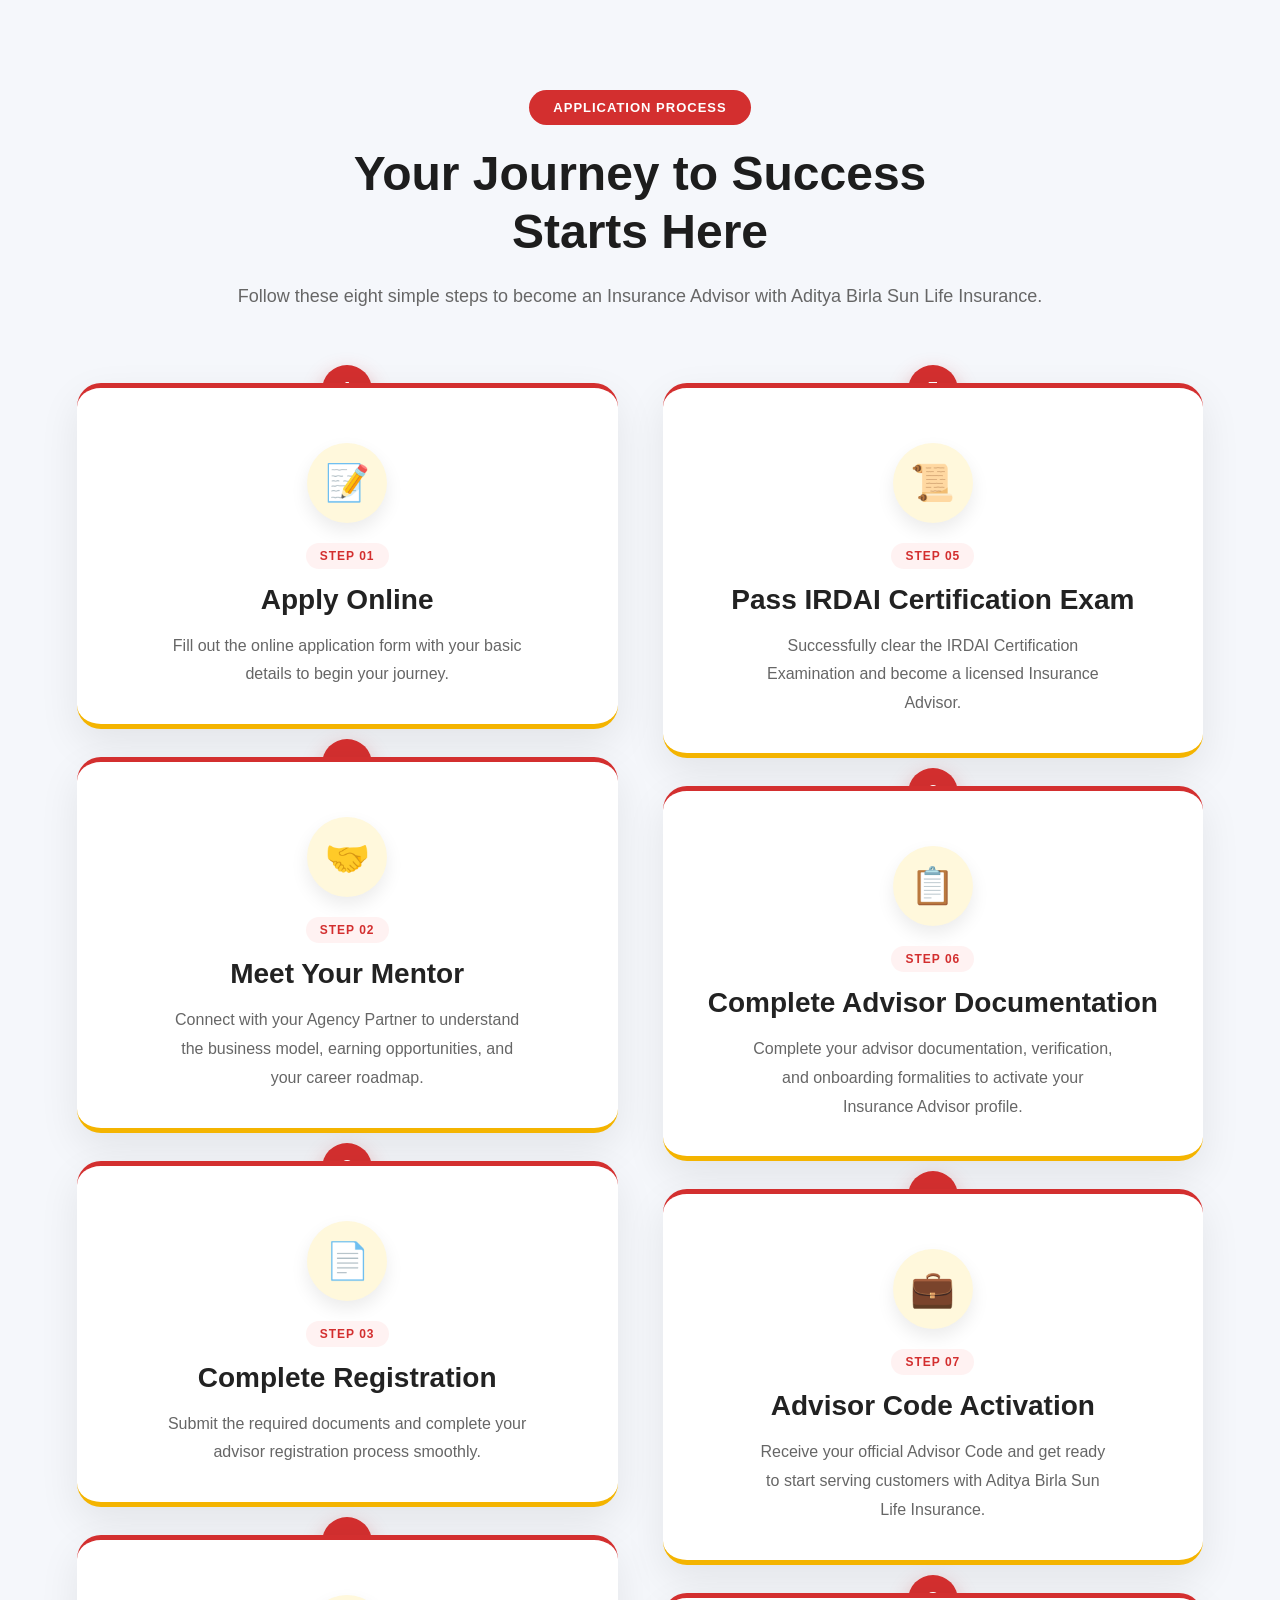
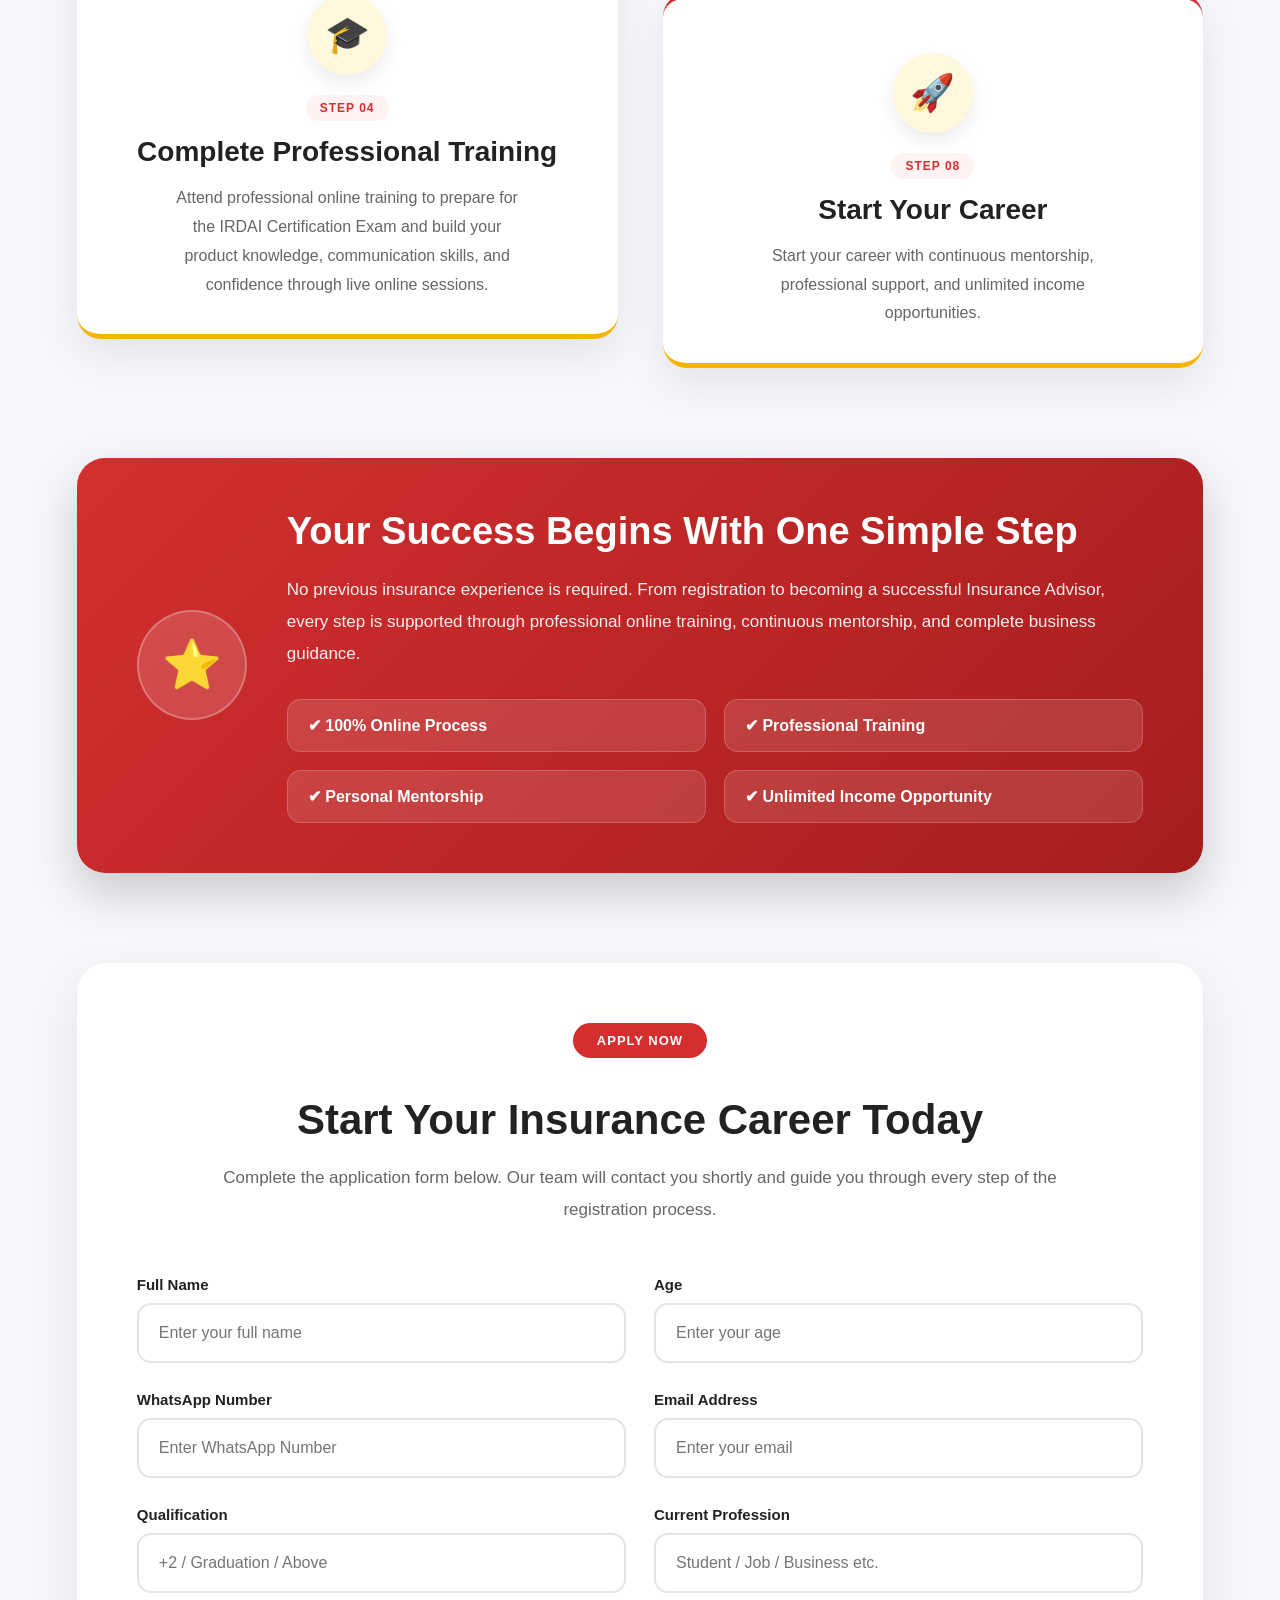
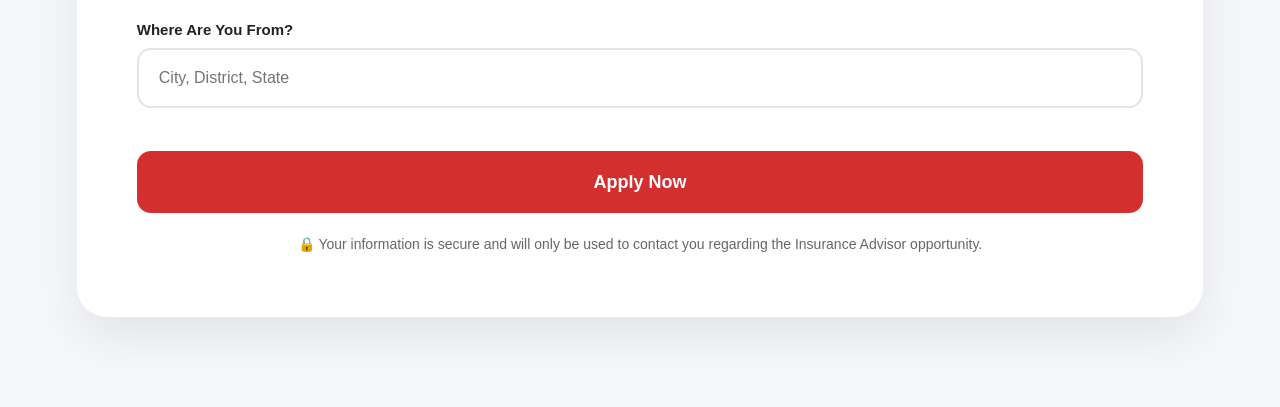
==== journey.html @ b103c342 "Update journey.html" ====
<!DOCTYPE html>
<html lang="en">

<head>

    <meta charset="UTF-8">

    <meta name="viewport" content="width=device-width, initial-scale=1.0">

    <title>Career Journey</title>

    <style>

       /*=========================================
      CAREER JOURNEY - PHASE 1
      Global + Timeline Layout
==========================================*/

/*========== RESET ==========*/

*{
    margin:0;
    padding:0;
    box-sizing:border-box;
}

body{
    font-family:Arial, Helvetica, sans-serif;
    background:#f5f7fb;
    color:#222;
}

/*========== SECTION ==========*/

.career-journey{
    width:100%;
    padding:90px 6%;
    background:#f5f7fb;
}

.career-container{
    max-width:1400px;
    margin:0 auto;
}

/*========== HEADING ==========*/

.career-heading{
    text-align:center;
    max-width:850px;
    margin:0 auto 70px;
}

.career-tag{
    display:inline-block;
    padding:10px 24px;
    background:#d32f2f;
    color:#fff;
    font-size:13px;
    font-weight:700;
    letter-spacing:1px;
    border-radius:40px;
    margin-bottom:20px;
}

.career-heading h2{
    font-size:48px;
    line-height:1.2;
    margin-bottom:20px;
    color:#1d1d1d;
}

.career-heading p{
    font-size:18px;
    line-height:1.8;
    color:#666;
}

/*========== GRID ==========*/

.career-grid{
    display:grid;
    grid-template-columns:1fr 1fr;
    gap:45px;
    margin-top:60px;
}

.career-column{
    display:flex;
    flex-direction:column;
    gap:28px;
}

/*========== STEP ==========*/

.career-step{
    position:relative;
}

/*========== CARD ==========*/

.career-card{

    position:relative;

    background:#ffffff;

    border-radius:24px;

    padding:35px;

    text-align:center;

    border-top:5px solid #d32f2f;

    border-bottom:5px solid #f4b400;

    box-shadow:0 15px 40px rgba(0,0,0,.08);

    transition:.35s;

    min-height:270px;

}

.career-card:hover{

    transform:translateY(-8px);

    box-shadow:0 25px 55px rgba(0,0,0,.12);

}

/*========== STEP NUMBER ==========*/

.career-badge{

    position:absolute;

    top:-18px;

    left:50%;

    transform:translateX(-50%);

    width:50px;

    height:50px;

    border-radius:50%;

    background:#d32f2f;

    color:#fff;

    display:flex;

    align-items:center;

    justify-content:center;

    font-size:20px;

    font-weight:bold;

    box-shadow:0 8px 20px rgba(211,47,47,.35);

}

/*========== ICON ==========*/

.career-icon{

    width:80px;

    height:80px;

    margin:20px auto;

    border-radius:50%;

    background:#fff8dc;

    display:flex;

    align-items:center;

    justify-content:center;

    font-size:36px;

    box-shadow:0 8px 18px rgba(0,0,0,.08);

    transition:.35s;

}

.career-card:hover .career-icon{

    transform:scale(1.08);

}

/*========== CONTENT ==========*/

.career-body{

    width:100%;

}

.step-tag{

    display:inline-block;

    padding:6px 14px;

    background:#fff2f2;

    color:#d32f2f;

    border-radius:30px;

    font-size:12px;

    font-weight:700;

    letter-spacing:1px;

    margin-bottom:15px;

}

.career-body h3{

    font-size:28px;

    margin-bottom:16px;

    color:#222;

}

.career-body p{

    max-width:360px;

    margin:0 auto;

    font-size:16px;

    line-height:1.8;

    color:#666;

}
      /*=========================================
      CAREER JOURNEY - PHASE 2
      SUCCESS BANNER
==========================================*/

.career-success{

    margin-top:90px;

    background:linear-gradient(135deg,#d32f2f,#a61d1d);

    border-radius:28px;

    padding:50px 60px;

    display:flex;

    align-items:center;

    gap:40px;

    color:#fff;

    box-shadow:0 20px 45px rgba(0,0,0,.18);

}

.career-success-icon{

    width:110px;

    height:110px;

    min-width:110px;

    border-radius:50%;

    background:rgba(255,255,255,.15);

    border:2px solid rgba(255,255,255,.25);

    display:flex;

    align-items:center;

    justify-content:center;

    font-size:48px;

    backdrop-filter:blur(8px);

}

.career-success-content{

    flex:1;

}

.career-success-content h2{

    font-size:38px;

    line-height:1.25;

    margin-bottom:18px;

    color:#fff;

}

.career-success-content p{

    font-size:17px;

    line-height:1.9;

    color:rgba(255,255,255,.92);

    margin-bottom:28px;

    max-width:900px;

}

.career-success-points{

    display:grid;

    grid-template-columns:repeat(2,1fr);

    gap:18px;

}

.career-success-points div{

    background:rgba(255,255,255,.12);

    border:1px solid rgba(255,255,255,.18);

    border-radius:14px;

    padding:16px 20px;

    font-size:16px;

    font-weight:600;

    transition:.35s;

}

.career-success-points div:hover{

    background:rgba(255,255,255,.20);

    transform:translateY(-4px);

}
      /*=========================================
      CAREER JOURNEY - PHASE 3
      APPLICATION FORM
==========================================*/

.career-form-section{

    margin-top:90px;

}

.career-form-card{

    background:#ffffff;

    border-radius:30px;

    padding:60px;

    box-shadow:0 20px 50px rgba(0,0,0,.08);

}

.career-form-header{

    text-align:center;

    max-width:850px;

    margin:0 auto 50px;

}

.career-form-header h2{

    font-size:42px;

    color:#222;

    margin:18px 0;

}

.career-form-header p{

    font-size:17px;

    color:#666;

    line-height:1.9;

}

.career-form{

    width:100%;

}

.form-row{

    display:grid;

    grid-template-columns:repeat(2,1fr);

    gap:28px;

    margin-bottom:28px;

}

.form-group{

    display:flex;

    flex-direction:column;

}

.form-group.full-width{

    grid-column:1 / -1;

}

.form-group label{

    font-size:15px;

    font-weight:700;

    color:#222;

    margin-bottom:10px;

}

.form-group input{

    width:100%;

    height:60px;

    border:2px solid #e5e5e5;

    border-radius:14px;

    padding:0 20px;

    font-size:16px;

    outline:none;

    transition:.35s;

}

.form-group input:focus{

    border-color:#d32f2f;

    box-shadow:0 0 0 4px rgba(211,47,47,.10);

}

.career-submit-btn{

    width:100%;

    height:62px;

    margin-top:15px;

    border:none;

    border-radius:14px;

    background:#d32f2f;

    color:#fff;

    font-size:18px;

    font-weight:700;

    cursor:pointer;

    transition:.35s;

}

.career-submit-btn:hover{

    background:#b71c1c;

    transform:translateY(-3px);

}

.career-note{

    text-align:center;

    margin-top:20px;

    font-size:14px;

    color:#666;

    line-height:1.7;

}
      /*=========================================
      CAREER JOURNEY - PHASE 4
      RESPONSIVE & FINAL POLISH
==========================================*/

/*========== SMOOTH SCROLL ==========*/

html{
    scroll-behavior:smooth;
}

/*========== CARD ANIMATION ==========*/

.career-card,
.career-success,
.career-form-card{
    transition:all .35s ease;
}

.career-card:hover,
.career-success:hover,
.career-form-card:hover{
    transform:translateY(-6px);
}

/*========== TABLET ==========*/

@media (max-width:1024px){

    .career-heading h2{
        font-size:40px;
    }

    .career-grid{
        grid-template-columns:1fr;
        gap:35px;
    }

    .career-success{
        flex-direction:column;
        text-align:center;
        padding:45px 35px;
    }

    .career-success-content{
        width:100%;
    }

    .career-success-points{
        grid-template-columns:1fr 1fr;
    }

    .career-form-card{
        padding:45px 35px;
    }

}

/*========== MOBILE ==========*/

@media (max-width:768px){

    .career-journey{
        padding:70px 20px;
    }

    .career-heading{
        margin-bottom:50px;
    }

    .career-heading h2{
        font-size:32px;
    }

    .career-heading p{
        font-size:16px;
    }

    .career-grid{
        gap:25px;
    }

    .career-card{
        min-height:auto;
        padding:30px 22px;
    }

    .career-icon{
        width:70px;
        height:70px;
        font-size:30px;
    }

    .career-body h3{
        font-size:24px;
    }

    .career-body p{
        font-size:15px;
    }

    .career-success{
        padding:35px 25px;
        gap:25px;
    }

    .career-success-icon{
        width:90px;
        height:90px;
        min-width:90px;
        font-size:40px;
    }

    .career-success-content h2{
        font-size:28px;
    }

    .career-success-content p{
        font-size:15px;
    }

    .career-success-points{
        grid-template-columns:1fr;
    }

    .career-form-header h2{
        font-size:32px;
    }

    .career-form-header p{
        font-size:15px;
    }

    .career-form-card{
        padding:35px 22px;
    }

    .form-row{
        grid-template-columns:1fr;
        gap:20px;
    }

    .career-submit-btn{
        height:58px;
        font-size:17px;
    }

}

/*========== SMALL MOBILE ==========*/

@media (max-width:480px){

    .career-tag{
        font-size:11px;
        padding:8px 18px;
    }

    .career-heading h2{
        font-size:28px;
    }

    .career-card{
        padding:28px 18px;
    }

    .career-body h3{
        font-size:22px;
    }

    .career-success{
        border-radius:22px;
    }

    .career-form-card{
        border-radius:22px;
    }

}

    </style>

</head>

<body>

  <!--====================================
        CAREER JOURNEY SECTION
=====================================-->

<section class="career-journey">

    <div class="career-container">

        <!--========================
              SECTION HEADING
        =========================-->

        <div class="career-heading">

            <span class="career-tag">
                APPLICATION PROCESS
            </span>

            <h2>
                Your Journey to Success
                <br>
                Starts Here
            </h2>

            <p>
                Follow these eight simple steps to become an
                Insurance Advisor with Aditya Birla Sun Life Insurance.
            </p>

        </div>

        <!--========================
              TWO COLUMN GRID
        =========================-->

        <div class="career-grid">

            <!-- LEFT COLUMN -->

            <div class="career-column">
              <!-- STEP 1 -->

<div class="career-step">

    <div class="career-badge">1</div>

    <div class="career-card">

        <div class="career-icon">📝</div>

        <div class="career-body">

            <span class="step-tag">STEP 01</span>

            <h3>Apply Online</h3>

            <p>
                Fill out the online application form with your basic details to begin your journey.
            </p>

        </div>

    </div>

</div>

<!-- STEP 2 -->

<div class="career-step">

    <div class="career-badge">2</div>

    <div class="career-card">

        <div class="career-icon">🤝</div>

        <div class="career-body">

            <span class="step-tag">STEP 02</span>

            <h3>Meet Your Mentor</h3>

            <p>
                Connect with your Agency Partner to understand the business model, earning opportunities, and your career roadmap.
            </p>

        </div>

    </div>

</div>

<!-- STEP 3 -->

<div class="career-step">

    <div class="career-badge">3</div>

    <div class="career-card">

        <div class="career-icon">📄</div>

        <div class="career-body">

            <span class="step-tag">STEP 03</span>

            <h3>Complete Registration</h3>

            <p>
                Submit the required documents and complete your advisor registration process smoothly.
            </p>

        </div>

    </div>

</div>

<!-- STEP 4 -->

<div class="career-step">

    <div class="career-badge">4</div>

    <div class="career-card">

        <div class="career-icon">🎓</div>

        <div class="career-body">

            <span class="step-tag">STEP 04</span>

            <h3>Complete Professional Training</h3>

            <p>
                Attend professional online training to prepare for the IRDAI Certification Exam and build your product knowledge, communication skills, and confidence through live online sessions.
            </p>

        </div>

    </div>

</div>

</div>

<!-- RIGHT COLUMN -->

<div class="career-column">
  <!-- STEP 5 -->

<div class="career-step">

    <div class="career-badge">5</div>

    <div class="career-card">

        <div class="career-icon">📜</div>

        <div class="career-body">

            <span class="step-tag">STEP 05</span>

            <h3>Pass IRDAI Certification Exam</h3>

            <p>
                Successfully clear the IRDAI Certification Examination and become a licensed Insurance Advisor.
            </p>

        </div>

    </div>

</div>

<!-- STEP 6 -->

<div class="career-step">

    <div class="career-badge">6</div>

    <div class="career-card">

        <div class="career-icon">📋</div>

        <div class="career-body">

            <span class="step-tag">STEP 06</span>

            <h3>Complete Advisor Documentation</h3>

            <p>
                Complete your advisor documentation, verification, and onboarding formalities to activate your Insurance Advisor profile.
            </p>

        </div>

    </div>

</div>

<!-- STEP 7 -->

<div class="career-step">

    <div class="career-badge">7</div>

    <div class="career-card">

        <div class="career-icon">💼</div>

        <div class="career-body">

            <span class="step-tag">STEP 07</span>

            <h3>Advisor Code Activation</h3>

            <p>
                Receive your official Advisor Code and get ready to start serving customers with Aditya Birla Sun Life Insurance.
            </p>

        </div>

    </div>

</div>

<!-- STEP 8 -->

<div class="career-step">

    <div class="career-badge">8</div>

    <div class="career-card">

        <div class="career-icon">🚀</div>

        <div class="career-body">

            <span class="step-tag">STEP 08</span>

            <h3>Start Your Career</h3>

            <p>
                Start your career with continuous mentorship, professional support, and unlimited income opportunities.
            </p>

        </div>

    </div>

</div>

</div>

<!-- END RIGHT COLUMN -->

</div>

<!-- END CAREER GRID -->
      <!--====================================
        SUCCESS BANNER
=====================================-->

<div class="career-success">

    <div class="career-success-icon">
        ⭐
    </div>

    <div class="career-success-content">

        <h2>
            Your Success Begins With One Simple Step
        </h2>

        <p>
            No previous insurance experience is required. From registration to becoming a successful Insurance Advisor, every step is supported through professional online training, continuous mentorship, and complete business guidance.
        </p>

        <div class="career-success-points">

            <div>✔ 100% Online Process</div>

            <div>✔ Professional Training</div>

            <div>✔ Personal Mentorship</div>

            <div>✔ Unlimited Income Opportunity</div>

        </div>

    </div>

</div>
      <!--====================================
        APPLICATION FORM
=====================================-->

<div class="career-form-section">

    <div class="career-form-card">

        <div class="career-form-header">

            <span class="career-tag">
                APPLY NOW
            </span>

            <h2>
                Start Your Insurance Career Today
            </h2>

            <p>
                Complete the application form below. Our team will contact you shortly and guide you through every step of the registration process.
            </p>

        </div>

        <form class="career-form">

            <div class="form-row">

                <div class="form-group">
                    <label>Full Name</label>
                    <input type="text" placeholder="Enter your full name" required>
                </div>

                <div class="form-group">
                    <label>Age</label>
                    <input type="number" placeholder="Enter your age" required>
                </div>

            </div>

            <div class="form-row">

                <div class="form-group">
                    <label>WhatsApp Number</label>
                    <input type="tel" placeholder="Enter WhatsApp Number" required>
                </div>

                <div class="form-group">
                    <label>Email Address</label>
                    <input type="email" placeholder="Enter your email" required>
                </div>

            </div>

            <div class="form-row">

                <div class="form-group">
                    <label>Qualification</label>
                    <input type="text" placeholder="+2 / Graduation / Above" required>
                </div>

                <div class="form-group">
                    <label>Current Profession</label>
                    <input type="text" placeholder="Student / Job / Business etc." required>
                </div>

            </div>

            <div class="form-row">

                <div class="form-group full-width">
                    <label>Where Are You From?</label>
                    <input type="text" placeholder="City, District, State" required>
                </div>

            </div>

            <button type="submit" class="career-submit-btn">
                Apply Now
            </button>

            <p class="career-note">
                🔒 Your information is secure and will only be used to contact you regarding the Insurance Advisor opportunity.
            </p>

        </form>

    </div>

</div>

</div>

</section>
 
 </body>

</html>
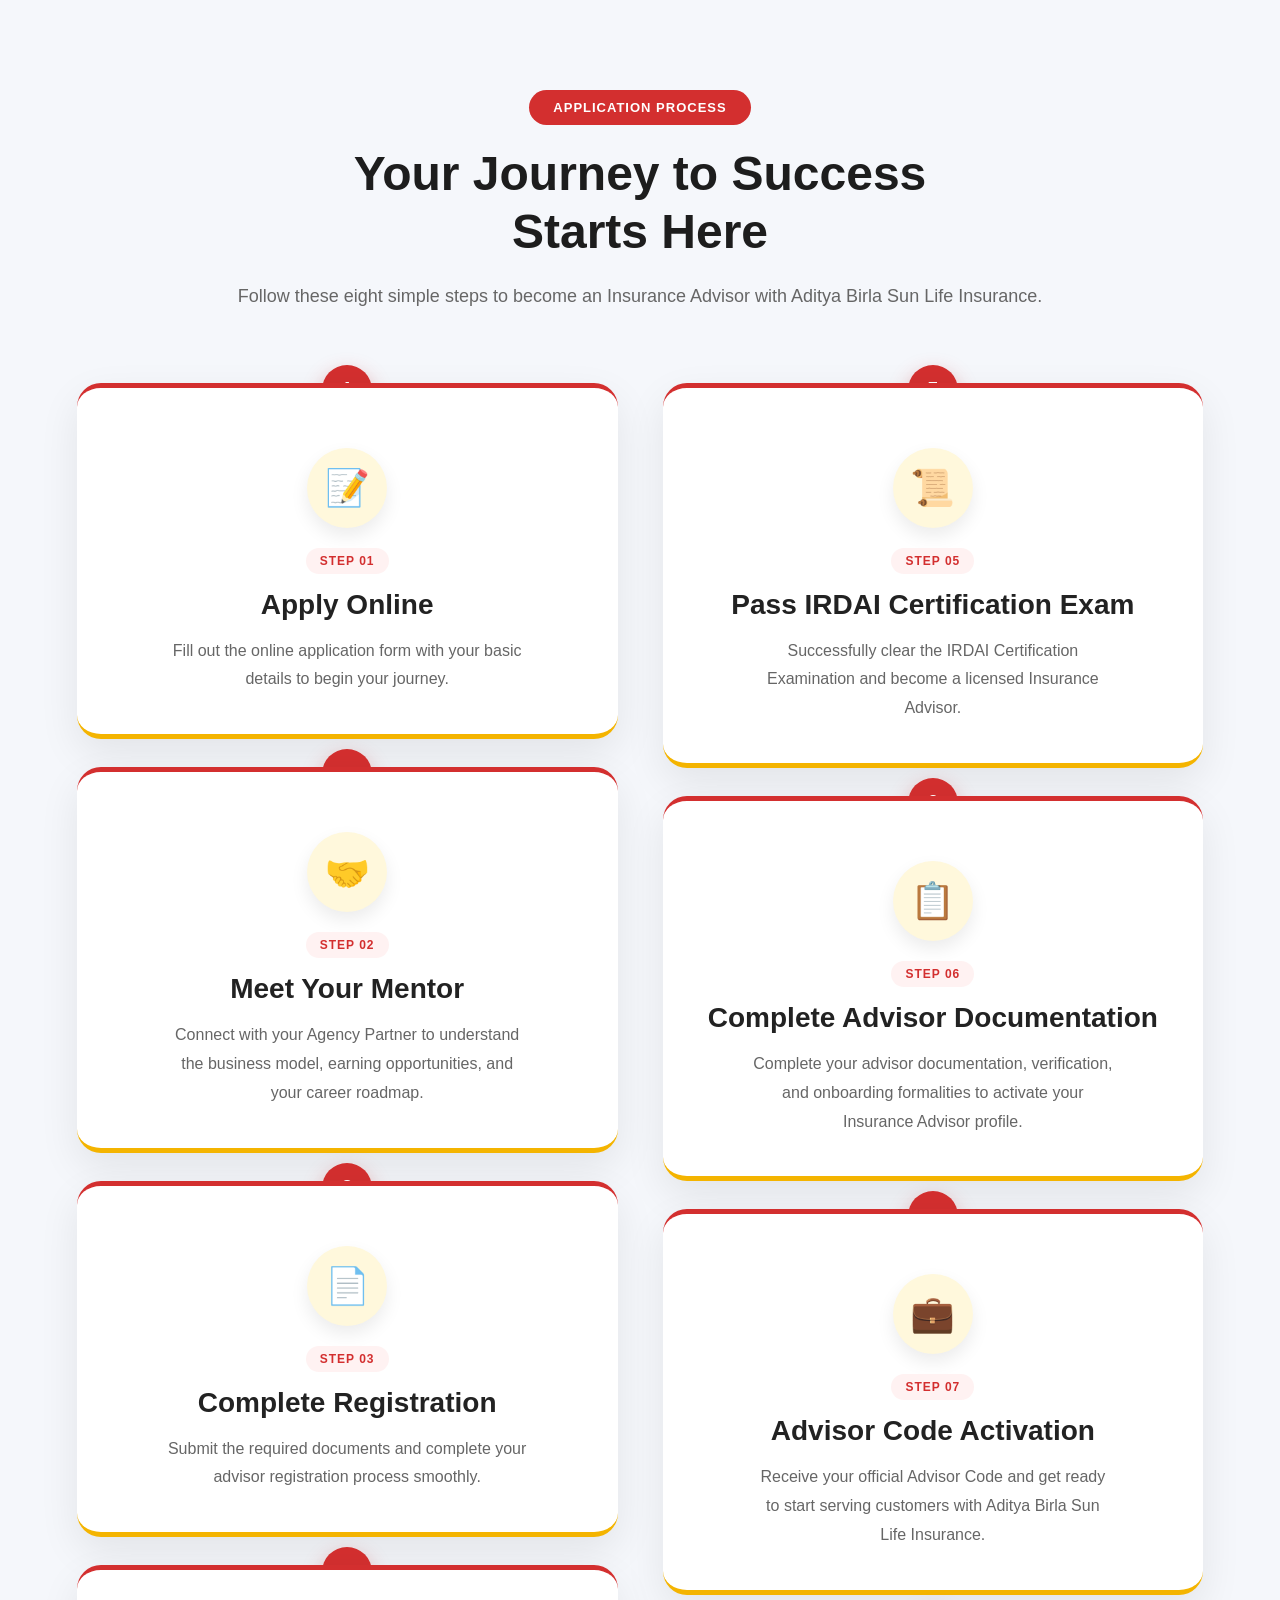
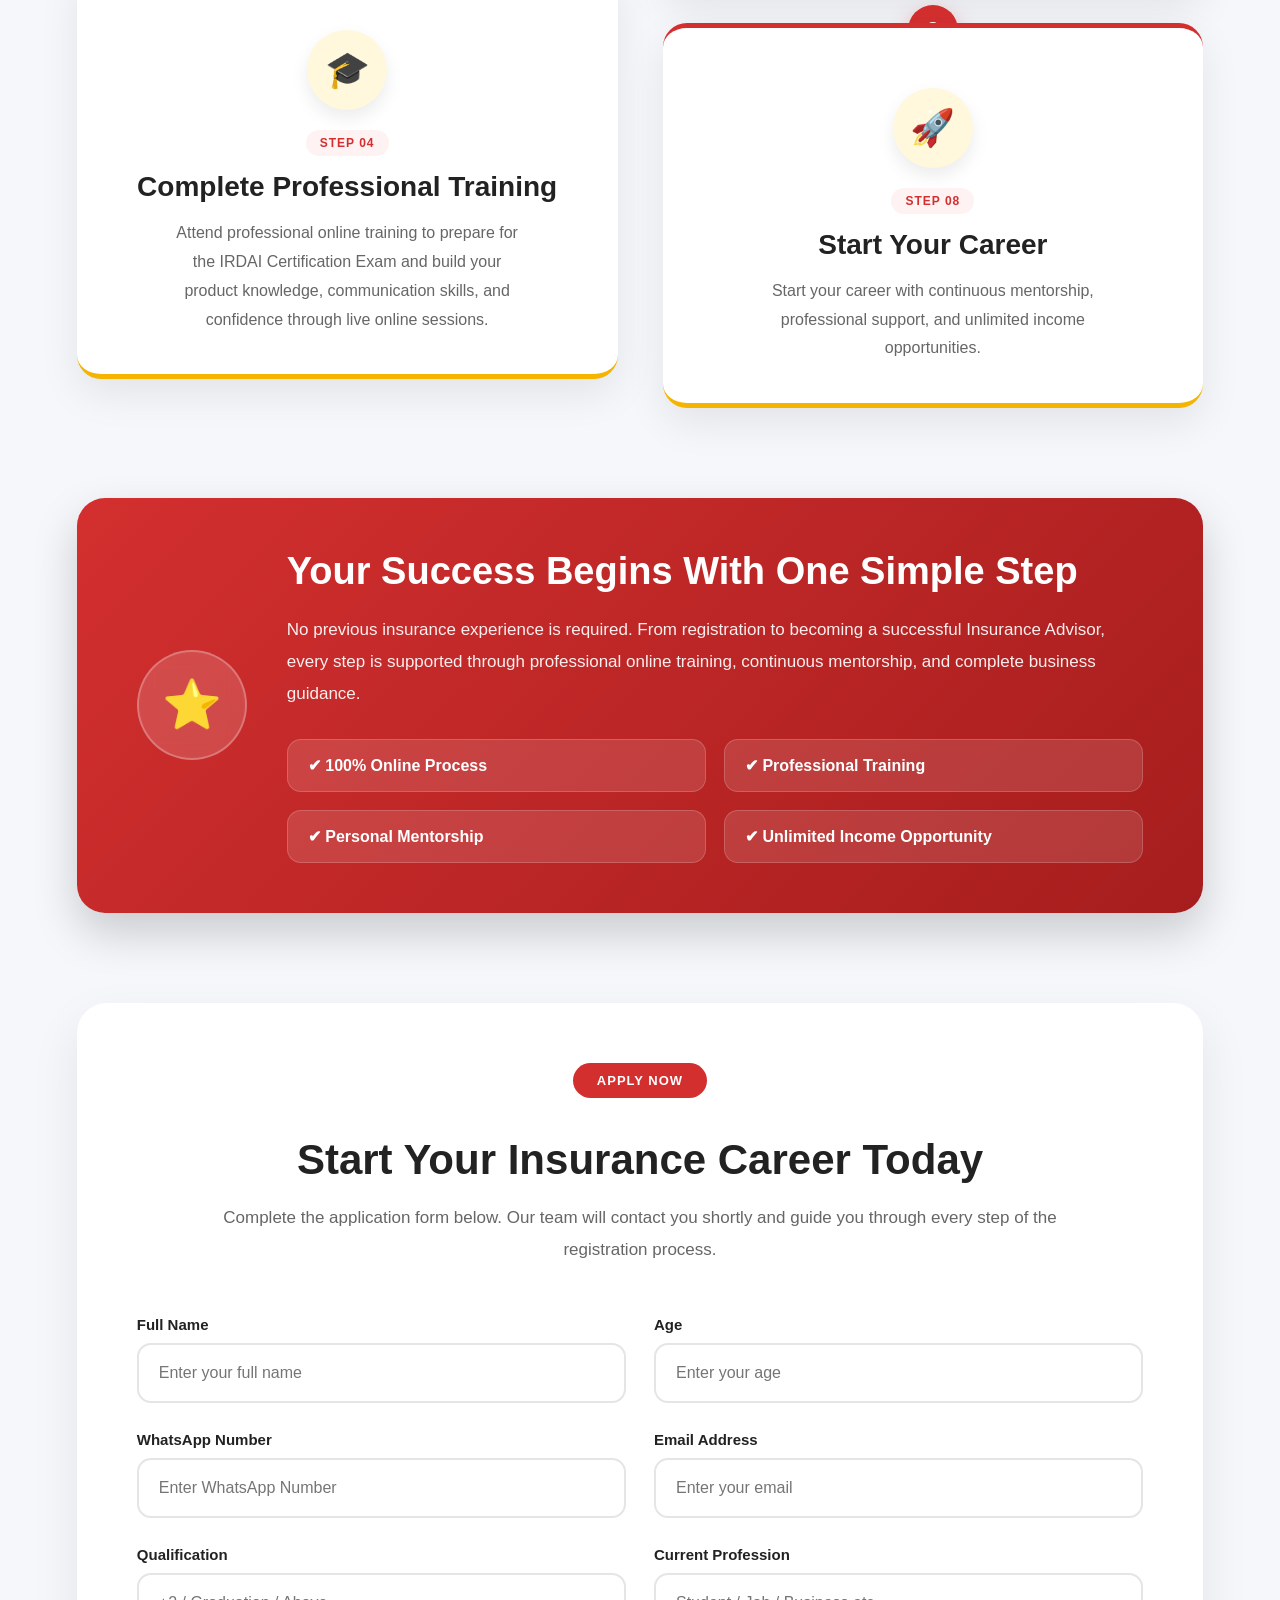
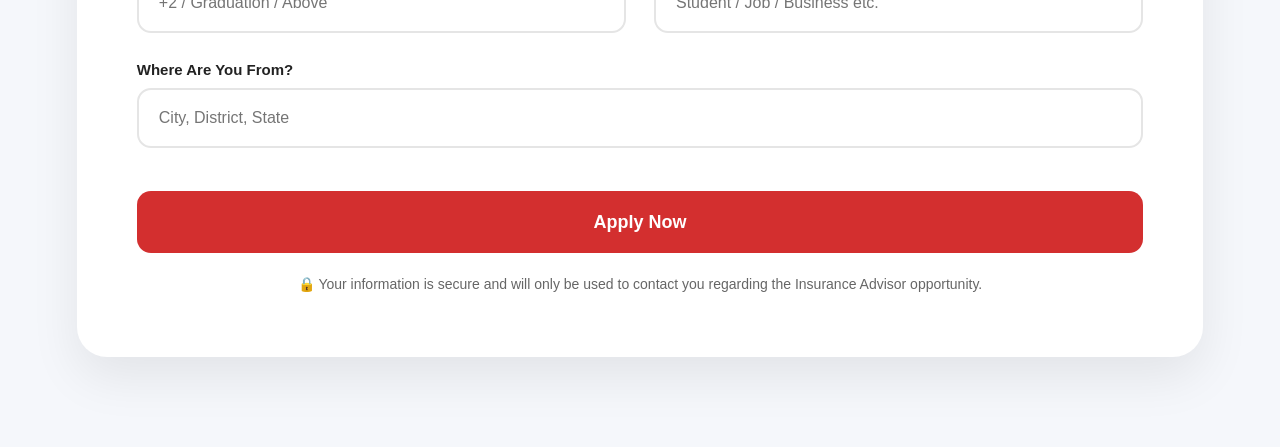
==== commit d7a05083: "Update journey.html" ====
--- a/journey.html
+++ b/journey.html
@@ -25,7 +25,7 @@
 }
 
 body{
-    font-family:Arial, Helvetica, sans-serif;
+    font-family:'Poppins',sans-serif;
     background:#f5f7fb;
     color:#222;
 }
@@ -39,7 +39,7 @@
 }
 
 .career-container{
-    max-width:1400px;
+    max-width:1500px;
     margin:0 auto;
 }
 
@@ -107,7 +107,7 @@
 
     border-radius:24px;
 
-    padding:35px;
+    padding:40px;
 
     text-align:center;
 
@@ -119,7 +119,7 @@
 
     transition:.35s;
 
-    min-height:270px;
+    min-height:320px;
 
 }
 
@@ -725,7 +725,7 @@
     }
 
 }
-
+<link href="https://fonts.googleapis.com/css2?family=Poppins:wght@300;400;500;600;700;800&display=swap" rel="stylesheet">
     </style>
 
 </head>
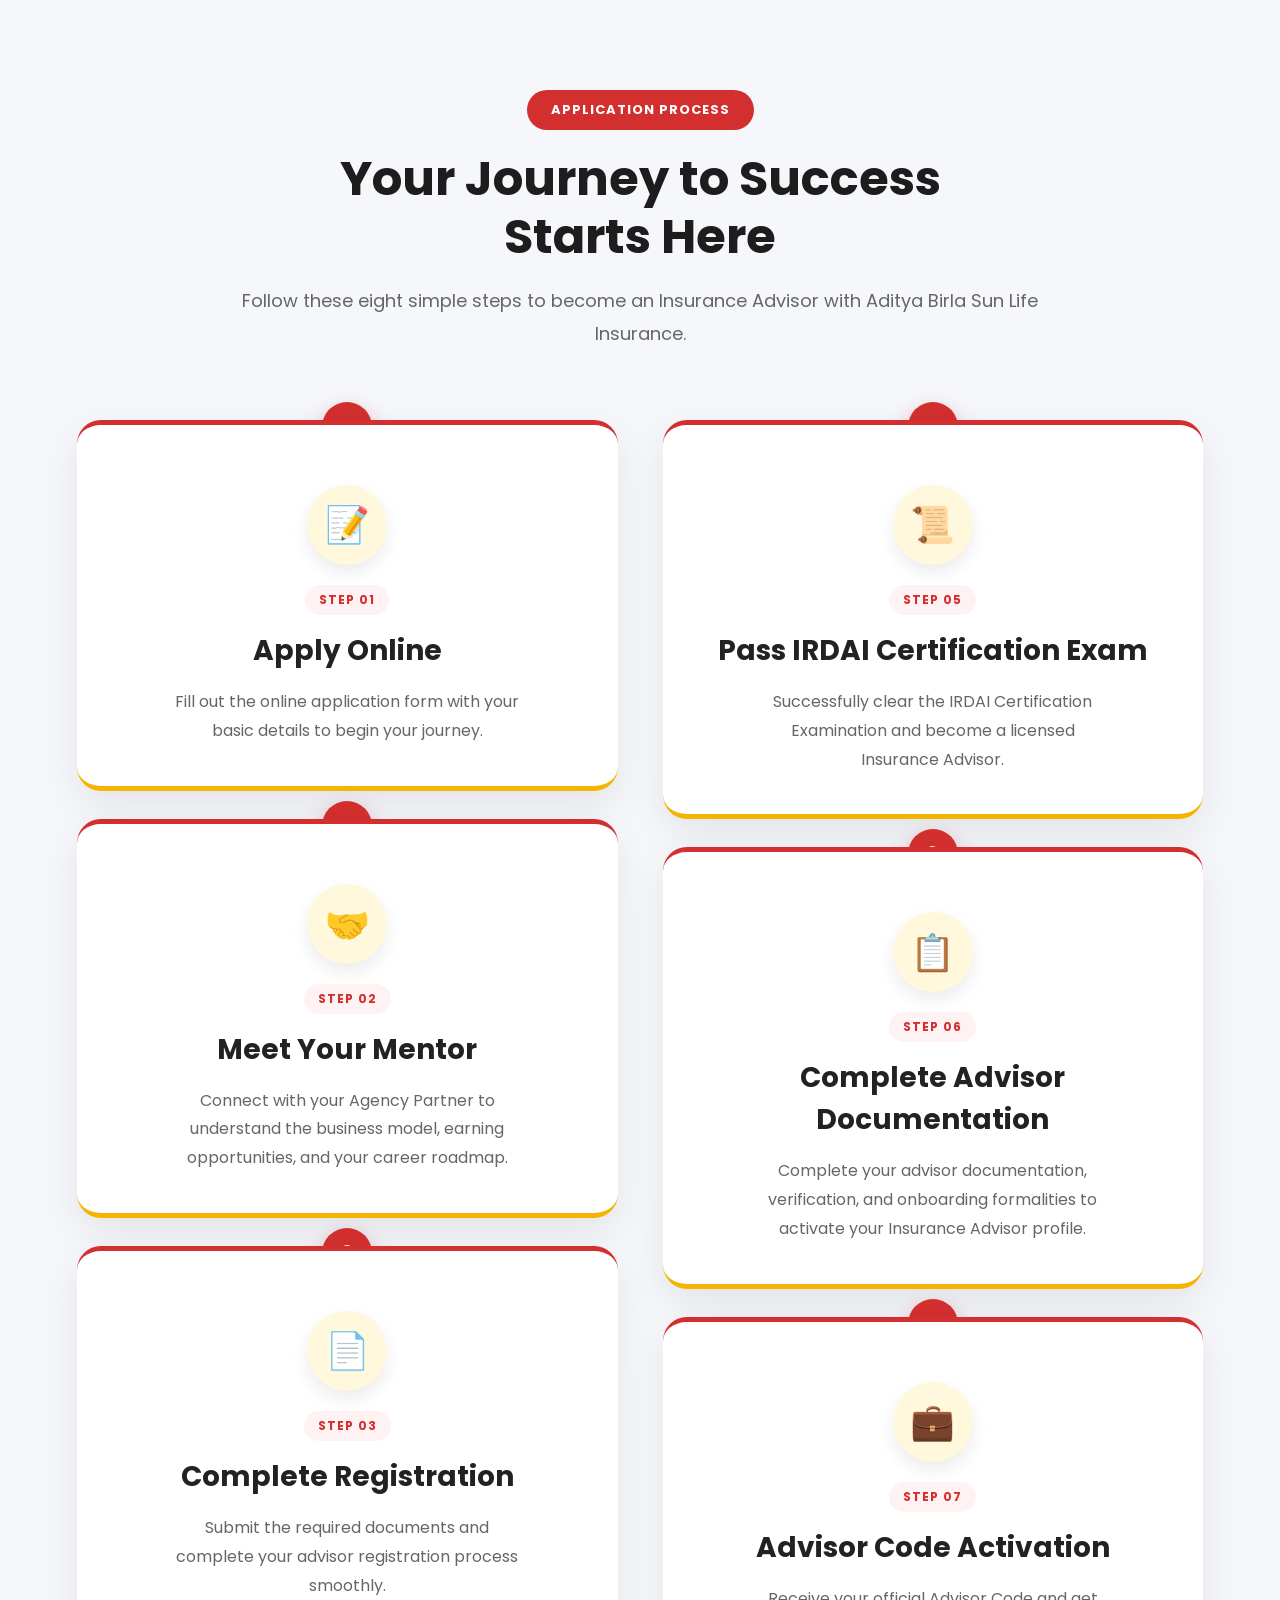
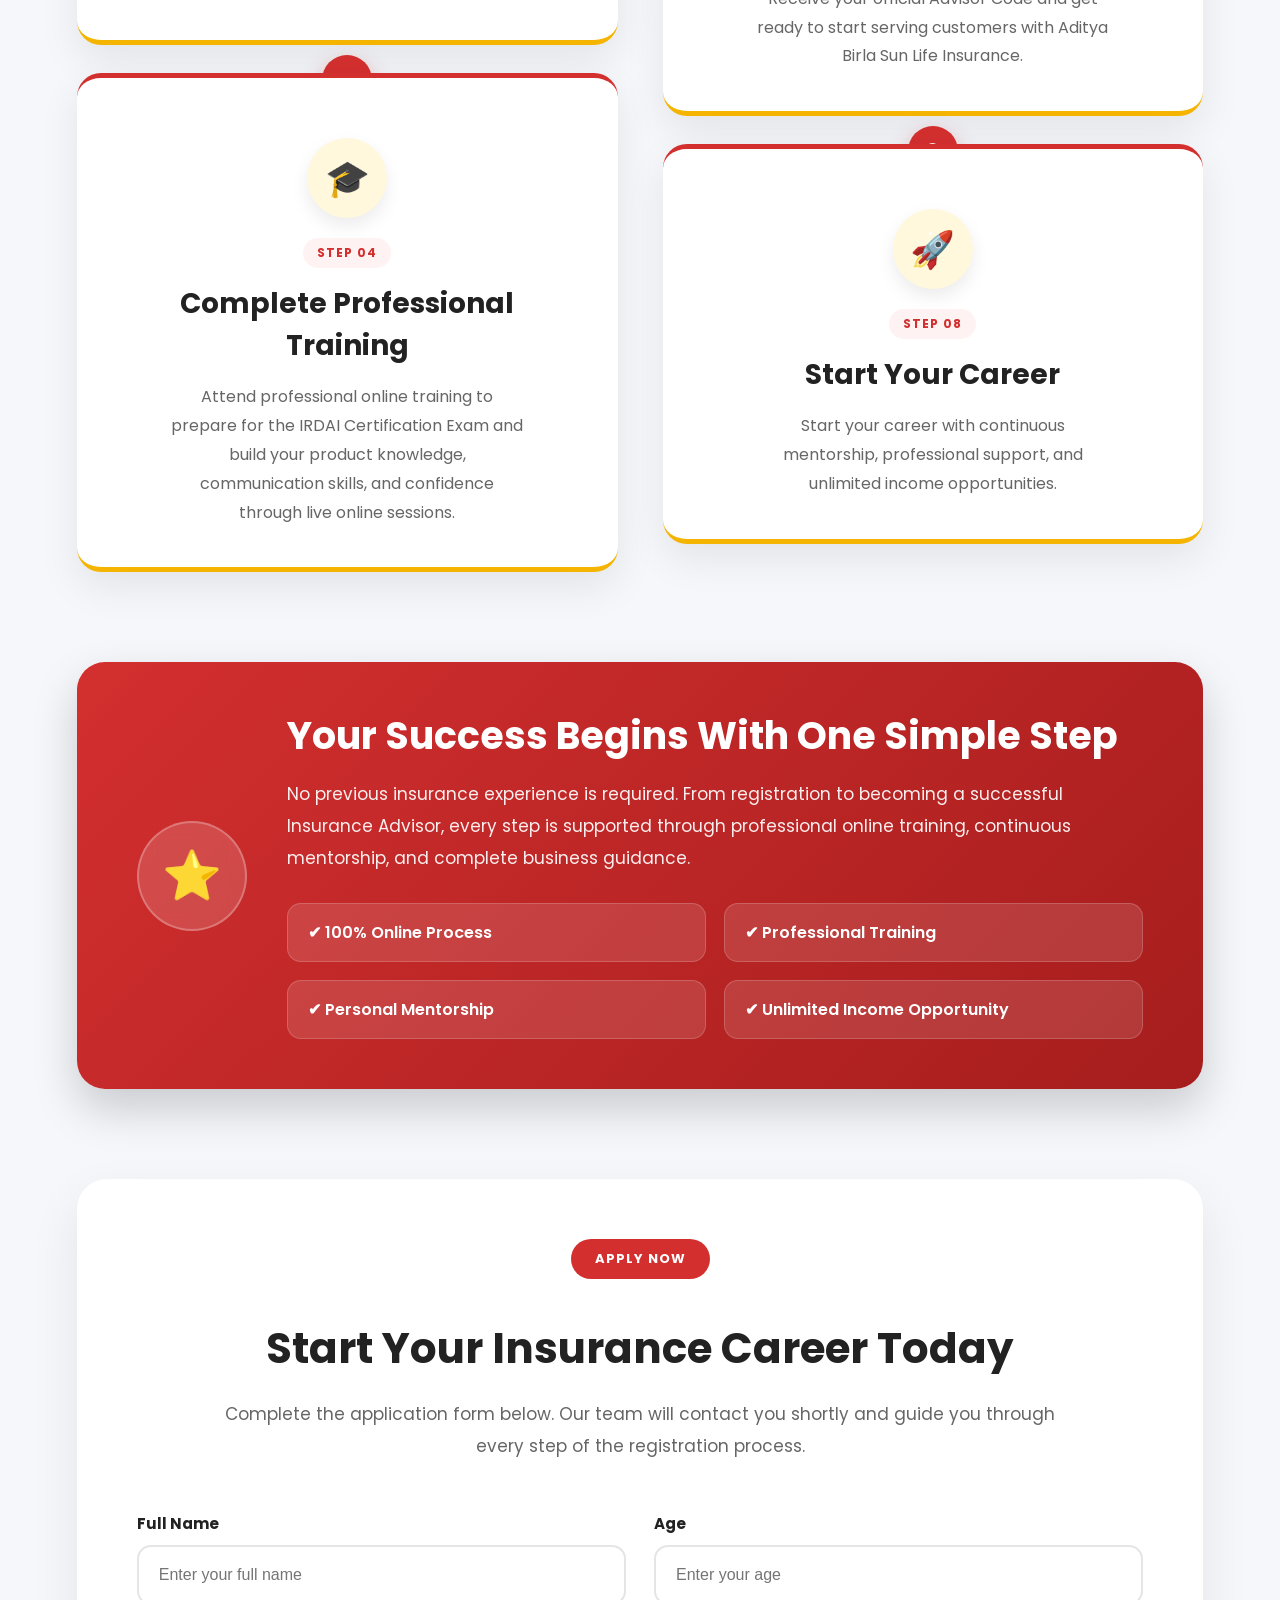
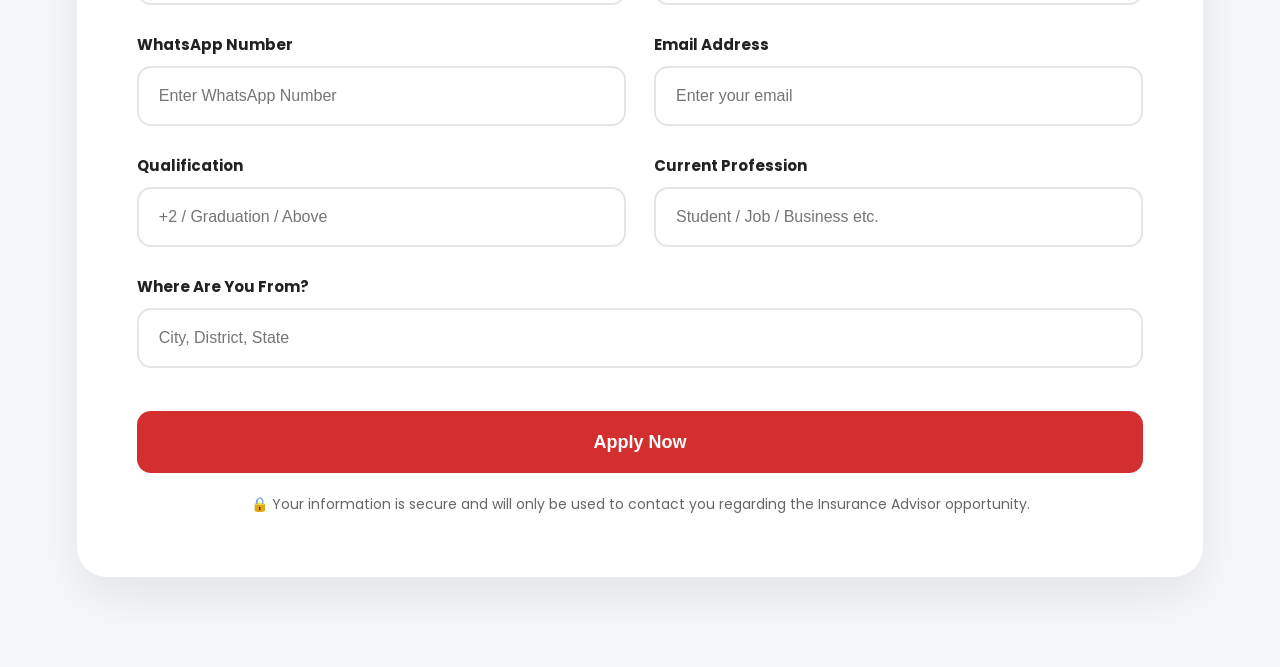
==== commit 9d9a7af5: "Update journey.html" ====
--- a/journey.html
+++ b/journey.html
@@ -8,6 +8,8 @@
     <meta name="viewport" content="width=device-width, initial-scale=1.0">
 
     <title>Career Journey</title>
+<!-- Google Font -->
+    <link href="https://fonts.googleapis.com/css2?family=Poppins:wght@300;400;500;600;700;800&display=swap" rel="stylesheet">
 
     <style>
 
@@ -725,7 +727,7 @@
     }
 
 }
-<link href="https://fonts.googleapis.com/css2?family=Poppins:wght@300;400;500;600;700;800&display=swap" rel="stylesheet">
+
     </style>
 
 </head>
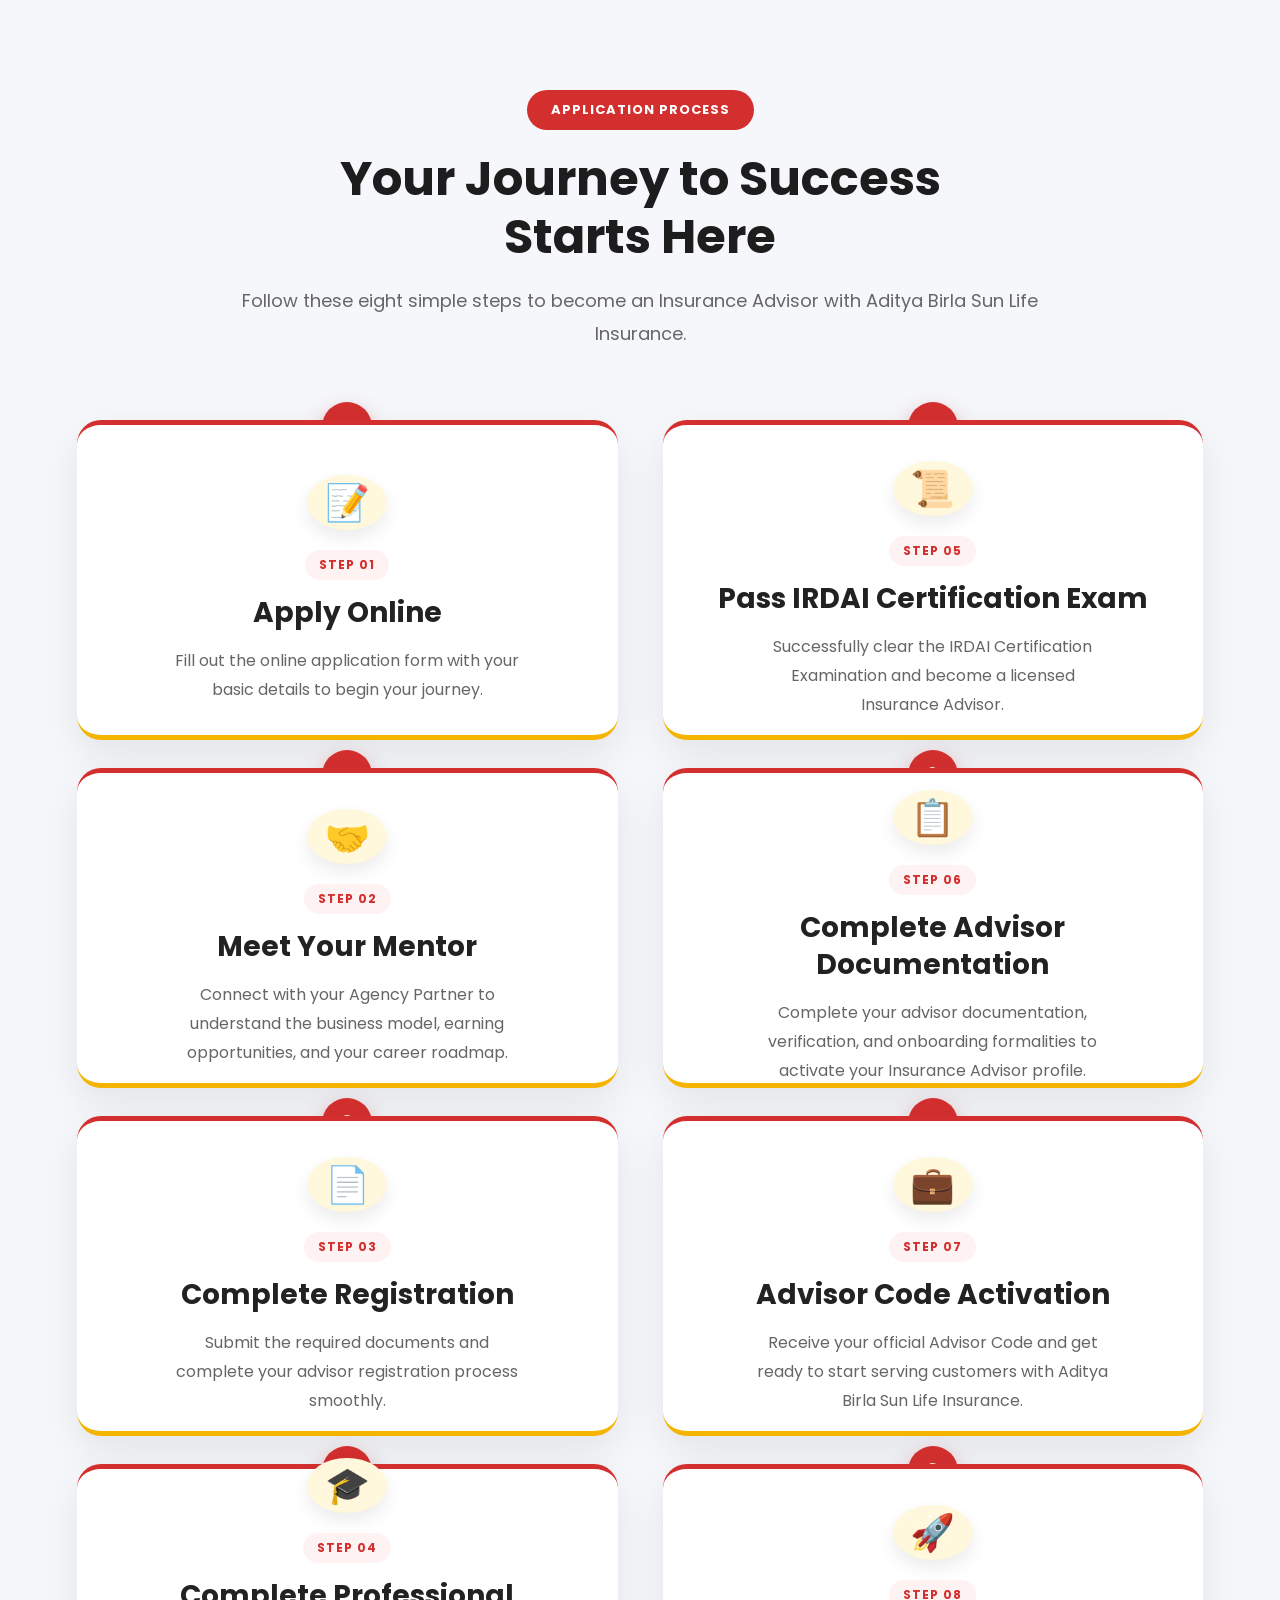
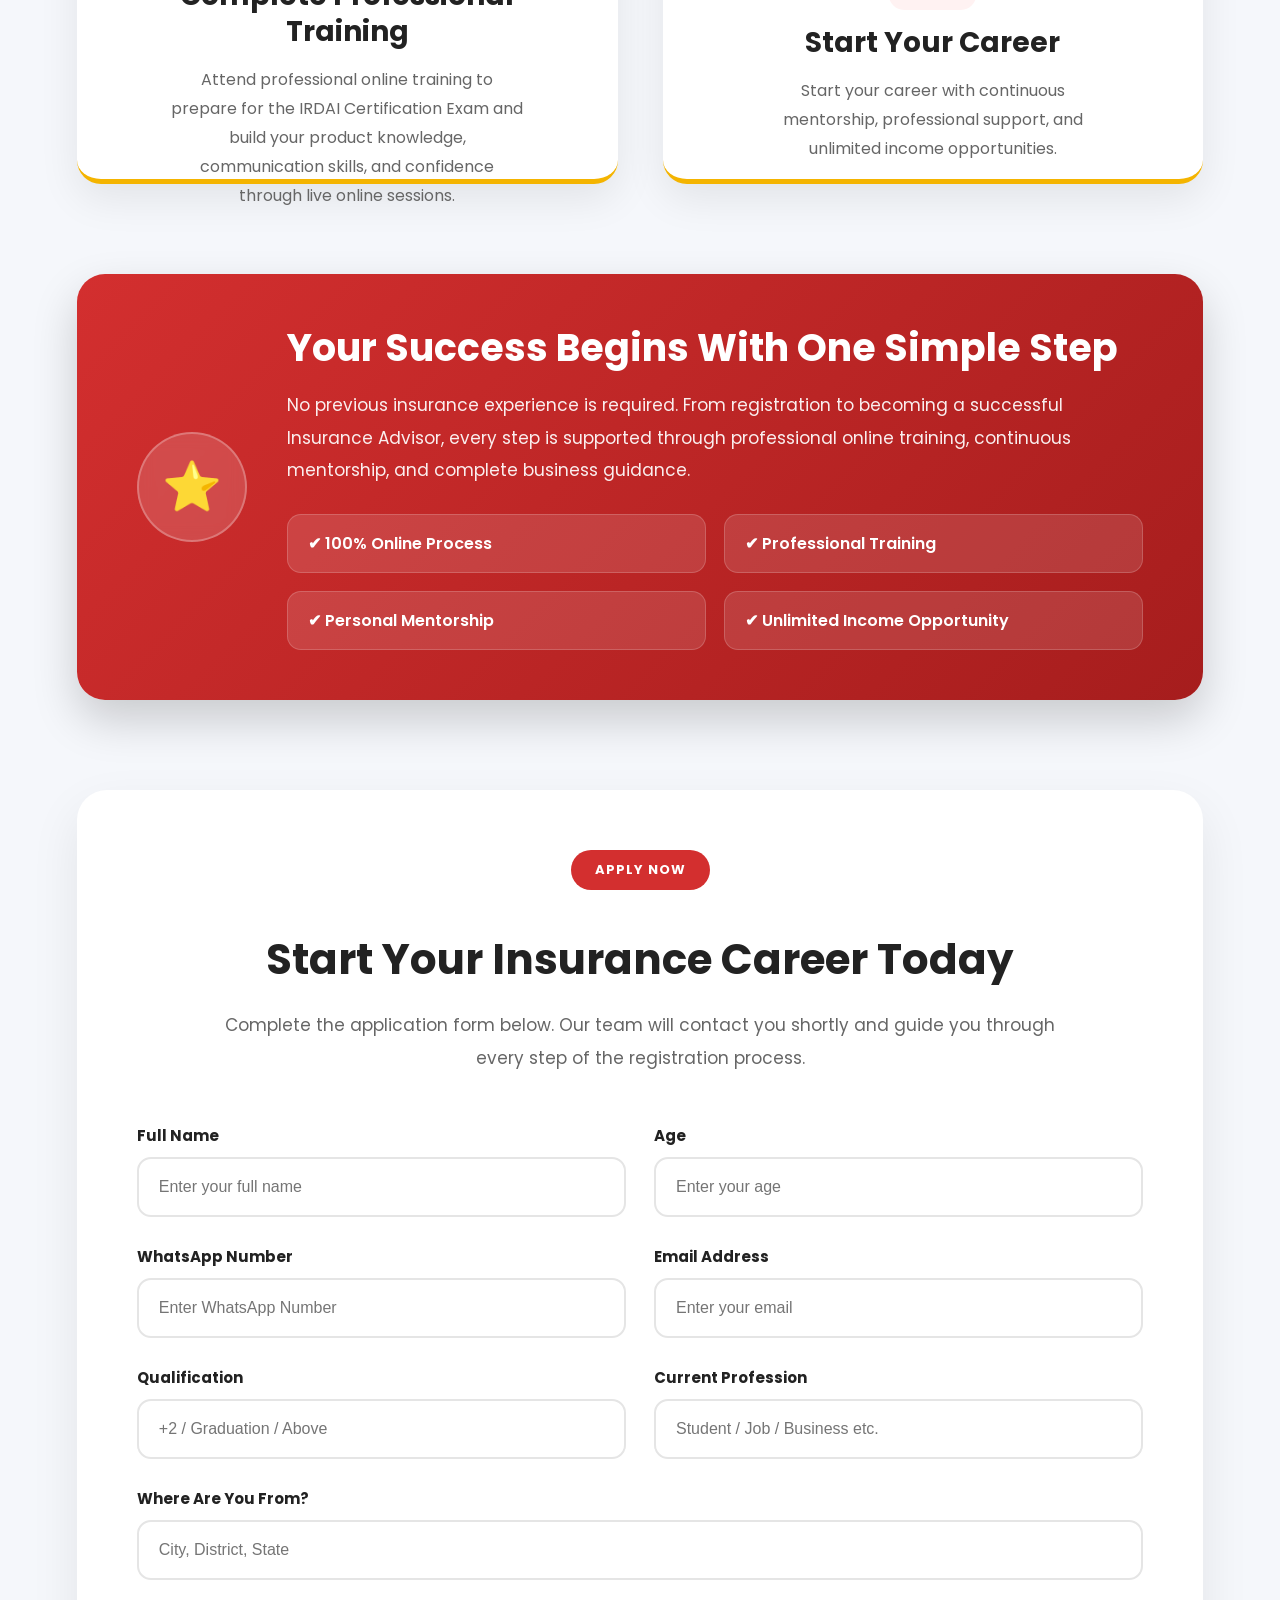
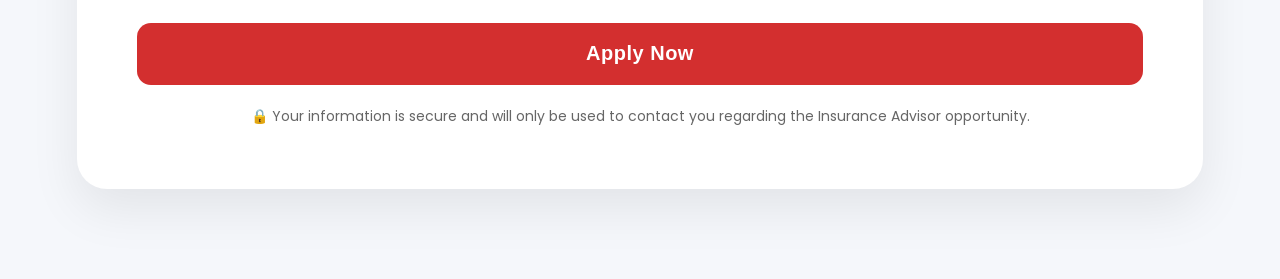
==== commit 388026ee: "Update journey.html" ====
--- a/journey.html
+++ b/journey.html
@@ -30,6 +30,7 @@
     font-family:'Poppins',sans-serif;
     background:#f5f7fb;
     color:#222;
+    overflow-x:hidden;
 }
 
 /*========== SECTION ==========*/
@@ -105,6 +106,14 @@
 
     position:relative;
 
+    display:flex;
+
+    flex-direction:column;
+
+    justify-content:center;
+
+    align-items:center;
+
     background:#ffffff;
 
     border-radius:24px;
@@ -119,82 +128,82 @@
 
     box-shadow:0 15px 40px rgba(0,0,0,.08);
 
+    transition:all .35s ease;
+
+    height:320px;
+
+}
+
+.career-card:hover{
+
+    transform:translateY(-8px);
+
+    box-shadow:0 25px 55px rgba(0,0,0,.12);
+
+}
+
+/*========== STEP NUMBER ==========*/
+
+.career-badge{
+
+    position:absolute;
+
+    top:-18px;
+
+    left:50%;
+
+    transform:translateX(-50%);
+
+    width:50px;
+
+    height:50px;
+
+    border-radius:50%;
+
+    background:#d32f2f;
+
+    color:#fff;
+
+    display:flex;
+
+    align-items:center;
+
+    justify-content:center;
+
+    font-size:20px;
+
+    font-weight:bold;
+
+    box-shadow:0 8px 20px rgba(211,47,47,.35);
+
+}
+
+/*========== ICON ==========*/
+
+.career-icon{
+
+    width:80px;
+
+    height:80px;
+
+    margin:20px auto;
+
+    border-radius:50%;
+
+    background:#fff8dc;
+
+    display:flex;
+
+    align-items:center;
+
+    justify-content:center;
+
+    font-size:36px;
+
+    box-shadow:0 8px 18px rgba(0,0,0,.08);
+
     transition:.35s;
 
-    min-height:320px;
-
-}
-
-.career-card:hover{
-
-    transform:translateY(-8px);
-
-    box-shadow:0 25px 55px rgba(0,0,0,.12);
-
-}
-
-/*========== STEP NUMBER ==========*/
-
-.career-badge{
-
-    position:absolute;
-
-    top:-18px;
-
-    left:50%;
-
-    transform:translateX(-50%);
-
-    width:50px;
-
-    height:50px;
-
-    border-radius:50%;
-
-    background:#d32f2f;
-
-    color:#fff;
-
-    display:flex;
-
-    align-items:center;
-
-    justify-content:center;
-
-    font-size:20px;
-
-    font-weight:bold;
-
-    box-shadow:0 8px 20px rgba(211,47,47,.35);
-
-}
-
-/*========== ICON ==========*/
-
-.career-icon{
-
-    width:80px;
-
-    height:80px;
-
-    margin:20px auto;
-
-    border-radius:50%;
-
-    background:#fff8dc;
-
-    display:flex;
-
-    align-items:center;
-
-    justify-content:center;
-
-    font-size:36px;
-
-    box-shadow:0 8px 18px rgba(0,0,0,.08);
-
-    transition:.35s;
-
 }
 
 .career-card:hover .career-icon{
@@ -236,7 +245,7 @@
 .career-body h3{
 
     font-size:28px;
-
+line-height:1.3;
     margin-bottom:16px;
 
     color:#222;
@@ -517,7 +526,8 @@
 
     color:#fff;
 
-    font-size:18px;
+    font-size:20px;
+letter-spacing:.5px;
 
     font-weight:700;
 
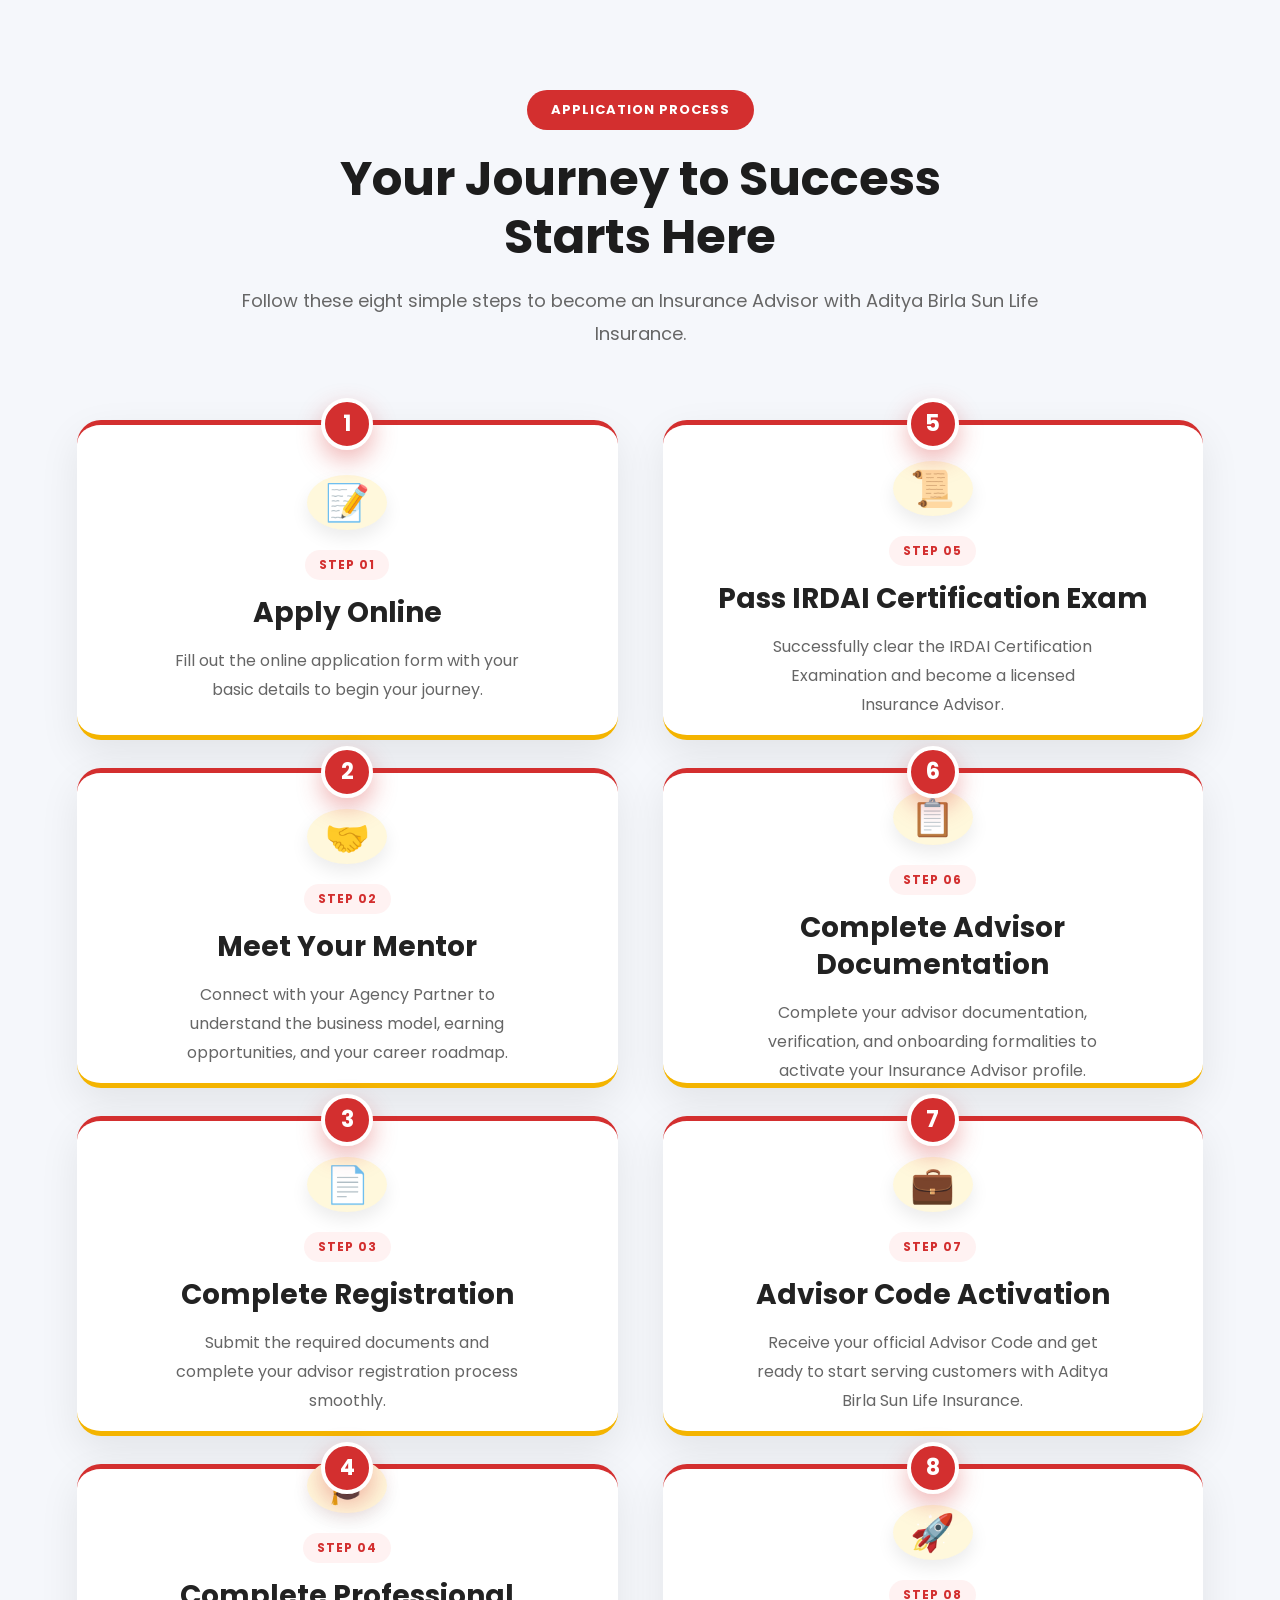
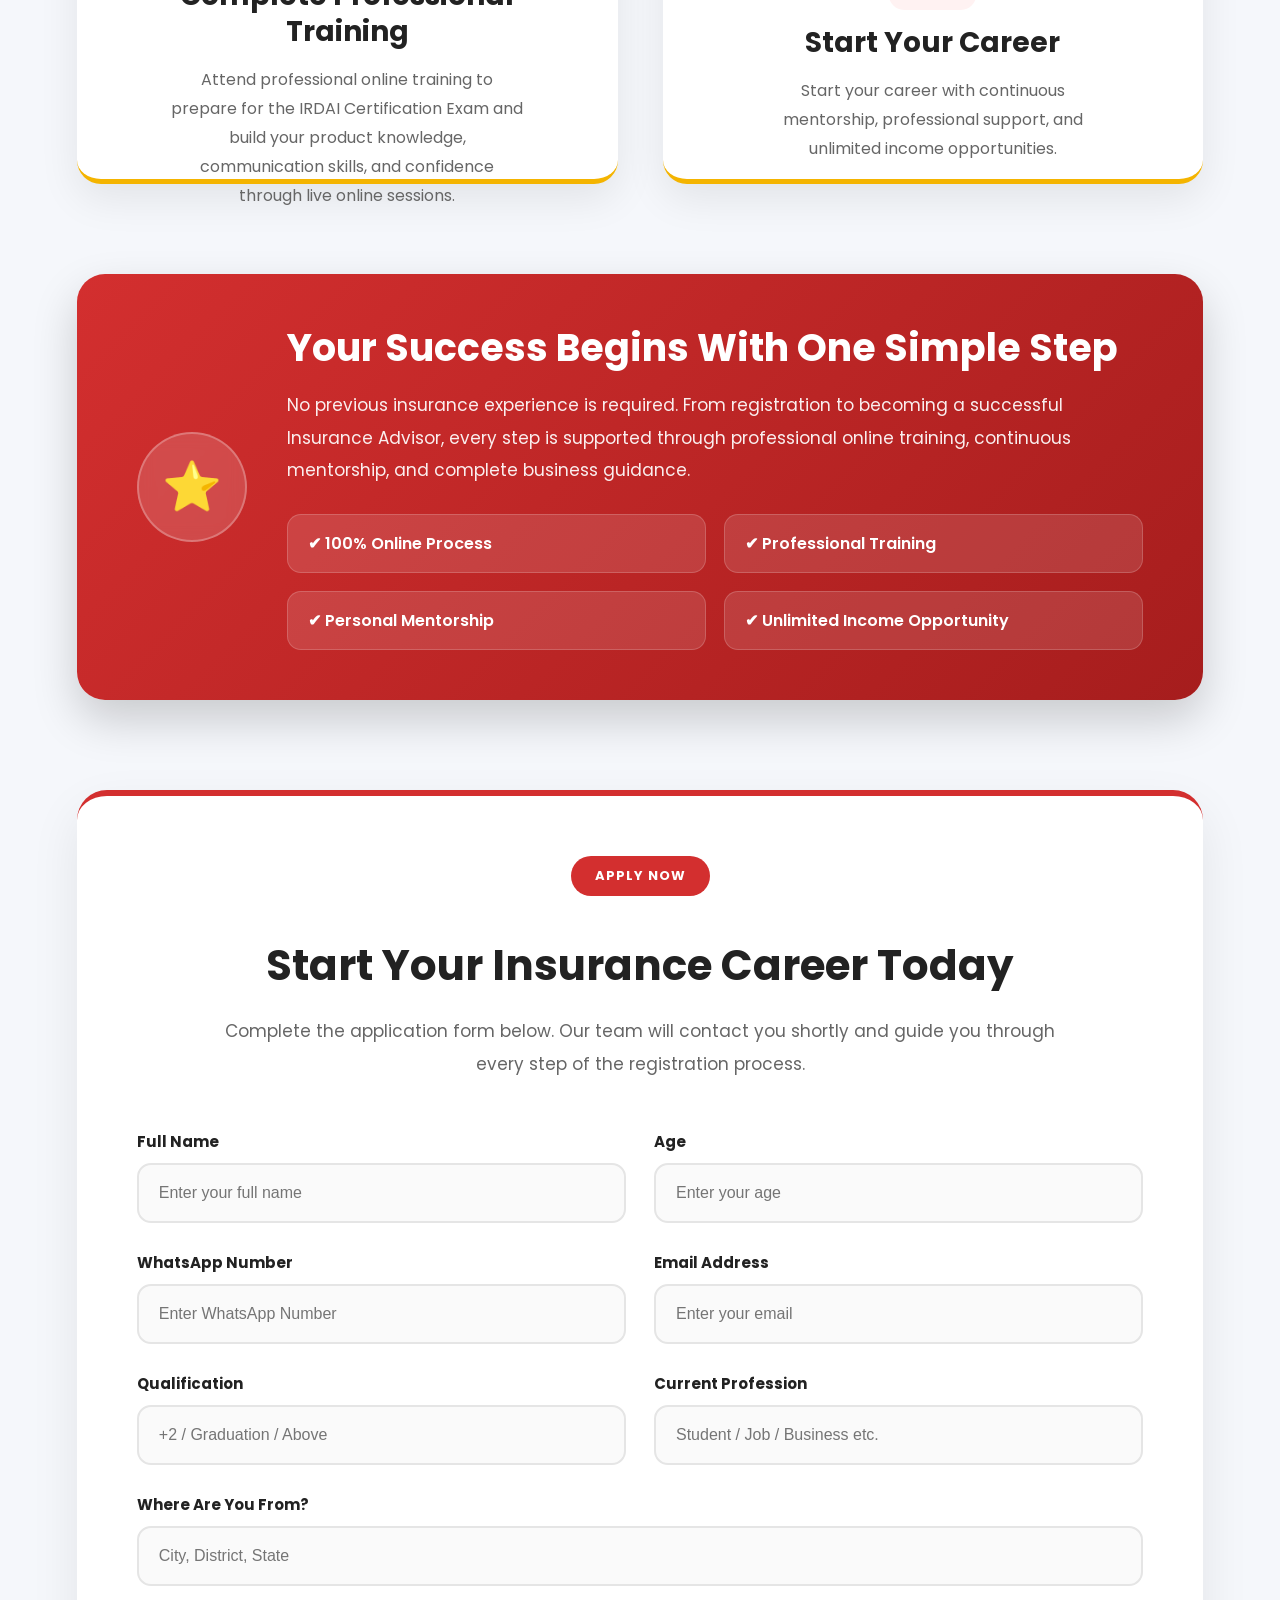
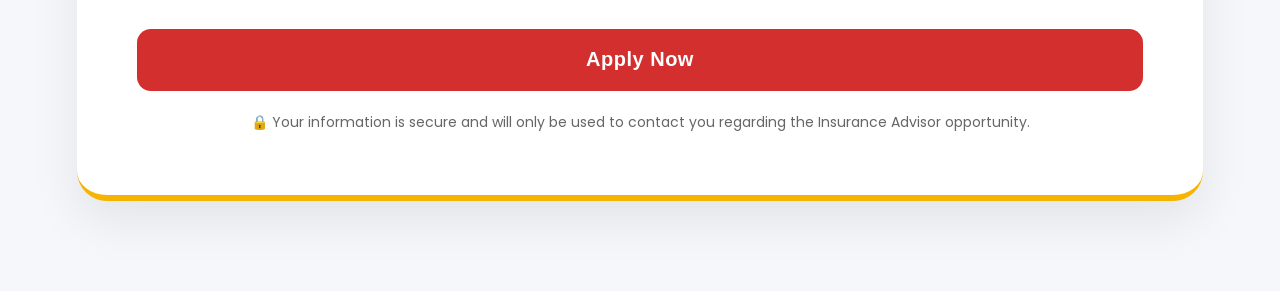
==== commit f6d10216: "Update journey.html" ====
--- a/journey.html
+++ b/journey.html
@@ -148,21 +148,21 @@
 
     position:absolute;
 
-    top:-18px;
+    top:-22px;
 
     left:50%;
 
     transform:translateX(-50%);
 
-    width:50px;
-
-    height:50px;
+    width:52px;
+
+    height:52px;
 
     border-radius:50%;
 
     background:#d32f2f;
 
-    color:#fff;
+    color:#ffffff;
 
     display:flex;
 
@@ -170,11 +170,15 @@
 
     justify-content:center;
 
-    font-size:20px;
-
-    font-weight:bold;
-
-    box-shadow:0 8px 20px rgba(211,47,47,.35);
+    font-size:22px;
+
+    font-weight:700;
+
+    z-index:100;
+
+    border:4px solid #ffffff;
+
+    box-shadow:0 10px 25px rgba(211,47,47,.35);
 
 }
 
@@ -404,6 +408,10 @@
 
     padding:60px;
 
+    border-top:6px solid #d32f2f;
+
+    border-bottom:6px solid #f4b400;
+
     box-shadow:0 20px 50px rgba(0,0,0,.08);
 
 }
@@ -483,10 +491,12 @@
 }
 
 .form-group input{
-
+background:#fafafa;
     width:100%;
 
     height:60px;
+
+    background:#fafafa;
 
     border:2px solid #e5e5e5;
 
